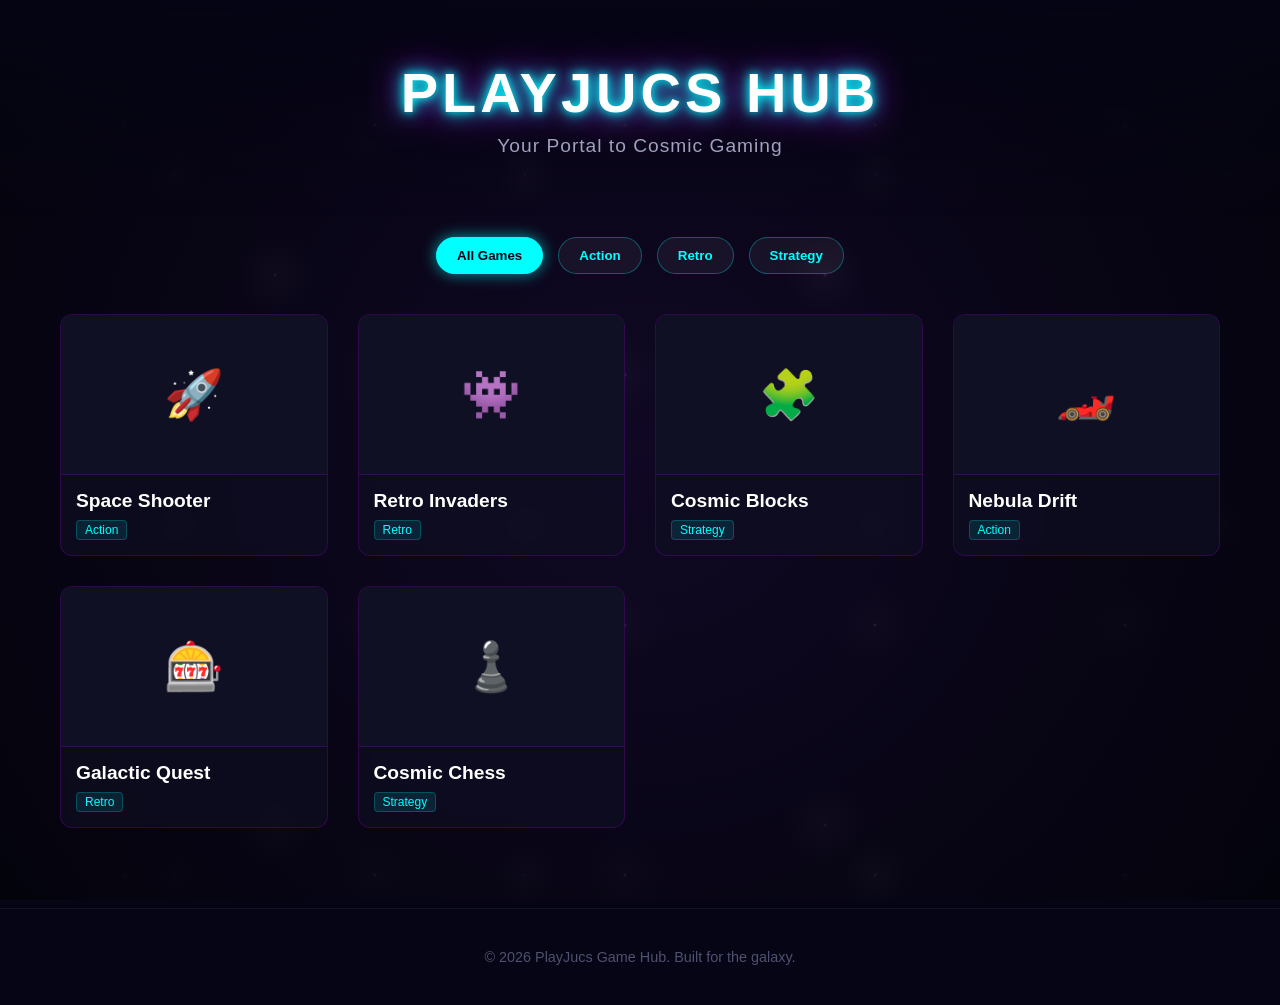
==== index.html @ 7f24fb5b "Initial commit: PlayJucs Game Hub website with interactive filtering" ====
<!DOCTYPE html>
<html lang="en">
<head>
    <meta charset="UTF-8">
    <meta name="viewport" content="width=device-width, initial-scale=1.0">
    <title>PlayJucs Game Hub</title>
    <link rel="stylesheet" href="style.css">
</head>
<body>

    <div class="space-bg"></div>

    <header>
        <h1>PlayJucs Hub</h1>
        <p>Your Portal to Cosmic Gaming</p>
    </header>

    <div class="container">
        
        <div class="filter-bar">
            <button class="filter-btn active" data-filter="all">All Games</button>
            <button class="filter-btn" data-filter="action">Action</button>
            <button class="filter-btn" data-filter="retro">Retro</button>
            <button class="filter-btn" data-filter="strategy">Strategy</button>
        </div>

        <main class="games-grid" id="gamesGrid">
            
            <a href="#" class="game-card" data-category="action">
                <div class="game-thumb">🚀</div>
                <div class="game-info">
                    <div class="game-title">Space Shooter</div>
                    <div class="game-tags">
                        <span class="tag">Action</span>
                    </div>
                </div>
            </a>

            <a href="#" class="game-card" data-category="retro">
                <div class="game-thumb">👾</div>
                <div class="game-info">
                    <div class="game-title">Retro Invaders</div>
                    <div class="game-tags">
                        <span class="tag">Retro</span>
                    </div>
                </div>
            </a>

            <a href="#" class="game-card" data-category="strategy">
                <div class="game-thumb">🧩</div>
                <div class="game-info">
                    <div class="game-title">Cosmic Blocks</div>
                    <div class="game-tags">
                        <span class="tag">Strategy</span>
                    </div>
                </div>
            </a>

            <a href="#" class="game-card" data-category="action">
                <div class="game-thumb">🏎️</div>
                <div class="game-info">
                    <div class="game-title">Nebula Drift</div>
                    <div class="game-tags">
                        <span class="tag">Action</span>
                    </div>
                </div>
            </a>

            <a href="#" class="game-card" data-category="retro">
                <div class="game-thumb">🎰</div>
                <div class="game-info">
                    <div class="game-title">Galactic Quest</div>
                    <div class="game-tags">
                        <span class="tag">Retro</span>
                    </div>
                </div>
            </a>

            <a href="#" class="game-card" data-category="strategy">
                <div class="game-thumb">♟️</div>
                <div class="game-info">
                    <div class="game-title">Cosmic Chess</div>
                    <div class="game-tags">
                        <span class="tag">Strategy</span>
                    </div>
                </div>
            </a>

        </main>
    </div>

    <footer>
        <p>&copy; 2026 PlayJucs Game Hub. Built for the galaxy.</p>
    </footer>

    <script src="script.js"></script>
</body>
</html>
---- style.css ----
/* Reset and Base Styles */
* {
    margin: 0;
    padding: 0;
    box-sizing: border-box;
    font-family: 'Segoe UI', Roboto, Helvetica, Arial, sans-serif;
}

body {
    background-color: #050515;
    color: #ffffff;
    overflow-x: hidden;
    position: relative;
    min-height: 100vh;
}

/* Galactic Background Animation */
.space-bg {
    position: fixed;
    top: 0;
    left: 0;
    width: 100%;
    height: 100%;
    z-index: -1;
    background: 
        radial-gradient(circle at 50% 50%, rgba(20, 10, 40, 0.8), #03030c),
        radial-gradient(white, rgba(255,255,255,.2) 2px, transparent 40px),
        radial-gradient(white, rgba(255,255,255,.15) 1px, transparent 30px),
        radial-gradient(white, rgba(255,255,255,.1) 2px, transparent 40px);
    background-size: 100% 100%, 550px 550px, 350px 350px, 250px 250px;
    background-repeat: repeat;
    animation: spaceFly 120s linear infinite;
}

@keyframes spaceFly {
    from { background-position: 0 0, 0 0, 0 0, 0 0; }
    to { background-position: 0 0, 550px 1100px, -350px 700px, 500px -500px; }
}

/* Header / Hero Section */
header {
    text-align: center;
    padding: 60px 20px;
    background: linear-gradient(to bottom, rgba(5, 5, 21, 0.8), transparent);
}

header h1 {
    font-size: 3.5rem;
    text-transform: uppercase;
    letter-spacing: 4px;
    color: #ffffff;
    text-shadow: 0 0 10px #00ffff, 0 0 20px #00ffff, 0 0 40px #bd00ff;
    margin-bottom: 10px;
}

header p {
    font-size: 1.2rem;
    color: #a0a0c0;
    letter-spacing: 1px;
}

/* Main Layout Container */
.container {
    max-width: 1200px;
    margin: 0 auto;
    padding: 20px;
}

/* Category Filter Bar */
.filter-bar {
    display: flex;
    justify-content: center;
    gap: 15px;
    margin-bottom: 40px;
    flex-wrap: wrap;
}

.filter-btn {
    background: rgba(255, 255, 255, 0.05);
    border: 1px solid rgba(0, 255, 255, 0.3);
    color: #00ffff;
    padding: 10px 20px;
    border-radius: 20px;
    cursor: pointer;
    font-weight: 600;
    transition: all 0.3s ease;
}

.filter-btn:hover, .filter-btn.active {
    background: #00ffff;
    color: #050515;
    box-shadow: 0 0 15px rgba(0, 255, 255, 0.6);
    border-color: #00ffff;
}

/* Games Grid */
.games-grid {
    display: grid;
    grid-template-columns: repeat(auto-fill, minmax(250px, 1fr));
    gap: 30px;
}

/* Game Card Styles */
.game-card {
    background: rgba(15, 15, 35, 0.7);
    border: 1px solid rgba(189, 0, 255, 0.2);
    border-radius: 12px;
    overflow: hidden;
    backdrop-filter: blur(5px);
    transition: all 0.3s cubic-bezier(0.25, 0.8, 0.25, 1);
    display: flex;
    flex-direction: column;
    text-decoration: none;
    color: inherit;
    opacity: 1;
}

.game-card:hover {
    transform: translateY(-8px);
    border-color: #bd00ff;
    box-shadow: 0 0 20px rgba(189, 0, 255, 0.4), inset 0 0 10px rgba(189, 0, 255, 0.2);
}

.game-card.hidden {
    display: none;
}

.game-thumb {
    width: 100%;
    height: 160px;
    background-color: #101025;
    background-size: cover;
    background-position: center;
    border-bottom: 1px solid rgba(189, 0, 255, 0.2);
    display: flex;
    align-items: center;
    justify-content: center;
    font-size: 3rem;
}

.game-info {
    padding: 15px;
    flex-grow: 1;
    display: flex;
    flex-direction: column;
    justify-content: space-between;
}

.game-title {
    font-size: 1.2rem;
    font-weight: bold;
    margin-bottom: 8px;
    color: #ffffff;
}

.game-tags {
    display: flex;
    gap: 5px;
}

.tag {
    font-size: 0.75rem;
    background: rgba(0, 255, 255, 0.1);
    color: #00ffff;
    padding: 2px 8px;
    border-radius: 4px;
    border: 1px solid rgba(0, 255, 255, 0.2);
}

/* Footer */
footer {
    text-align: center;
    padding: 40px 20px;
    color: #505070;
    font-size: 0.9rem;
    margin-top: 60px;
    border-top: 1px solid rgba(255, 255, 255, 0.05);
}

/* Responsive Design */
@media (max-width: 768px) {
    header h1 {
        font-size: 2.5rem;
        letter-spacing: 2px;
    }

    header p {
        font-size: 1rem;
    }

    .games-grid {
        grid-template-columns: repeat(auto-fill, minmax(200px, 1fr));
        gap: 20px;
    }

    .filter-bar {
        gap: 10px;
    }

    .filter-btn {
        padding: 8px 16px;
        font-size: 0.9rem;
    }
}

@media (max-width: 480px) {
    header {
        padding: 40px 15px;
    }

    header h1 {
        font-size: 2rem;
        letter-spacing: 2px;
    }

    .container {
        padding: 15px;
    }

    .games-grid {
        grid-template-columns: 1fr;
        gap: 15px;
    }

    .filter-bar {
        flex-direction: column;
        gap: 8px;
    }

    .filter-btn {
        width: 100%;
    }
}
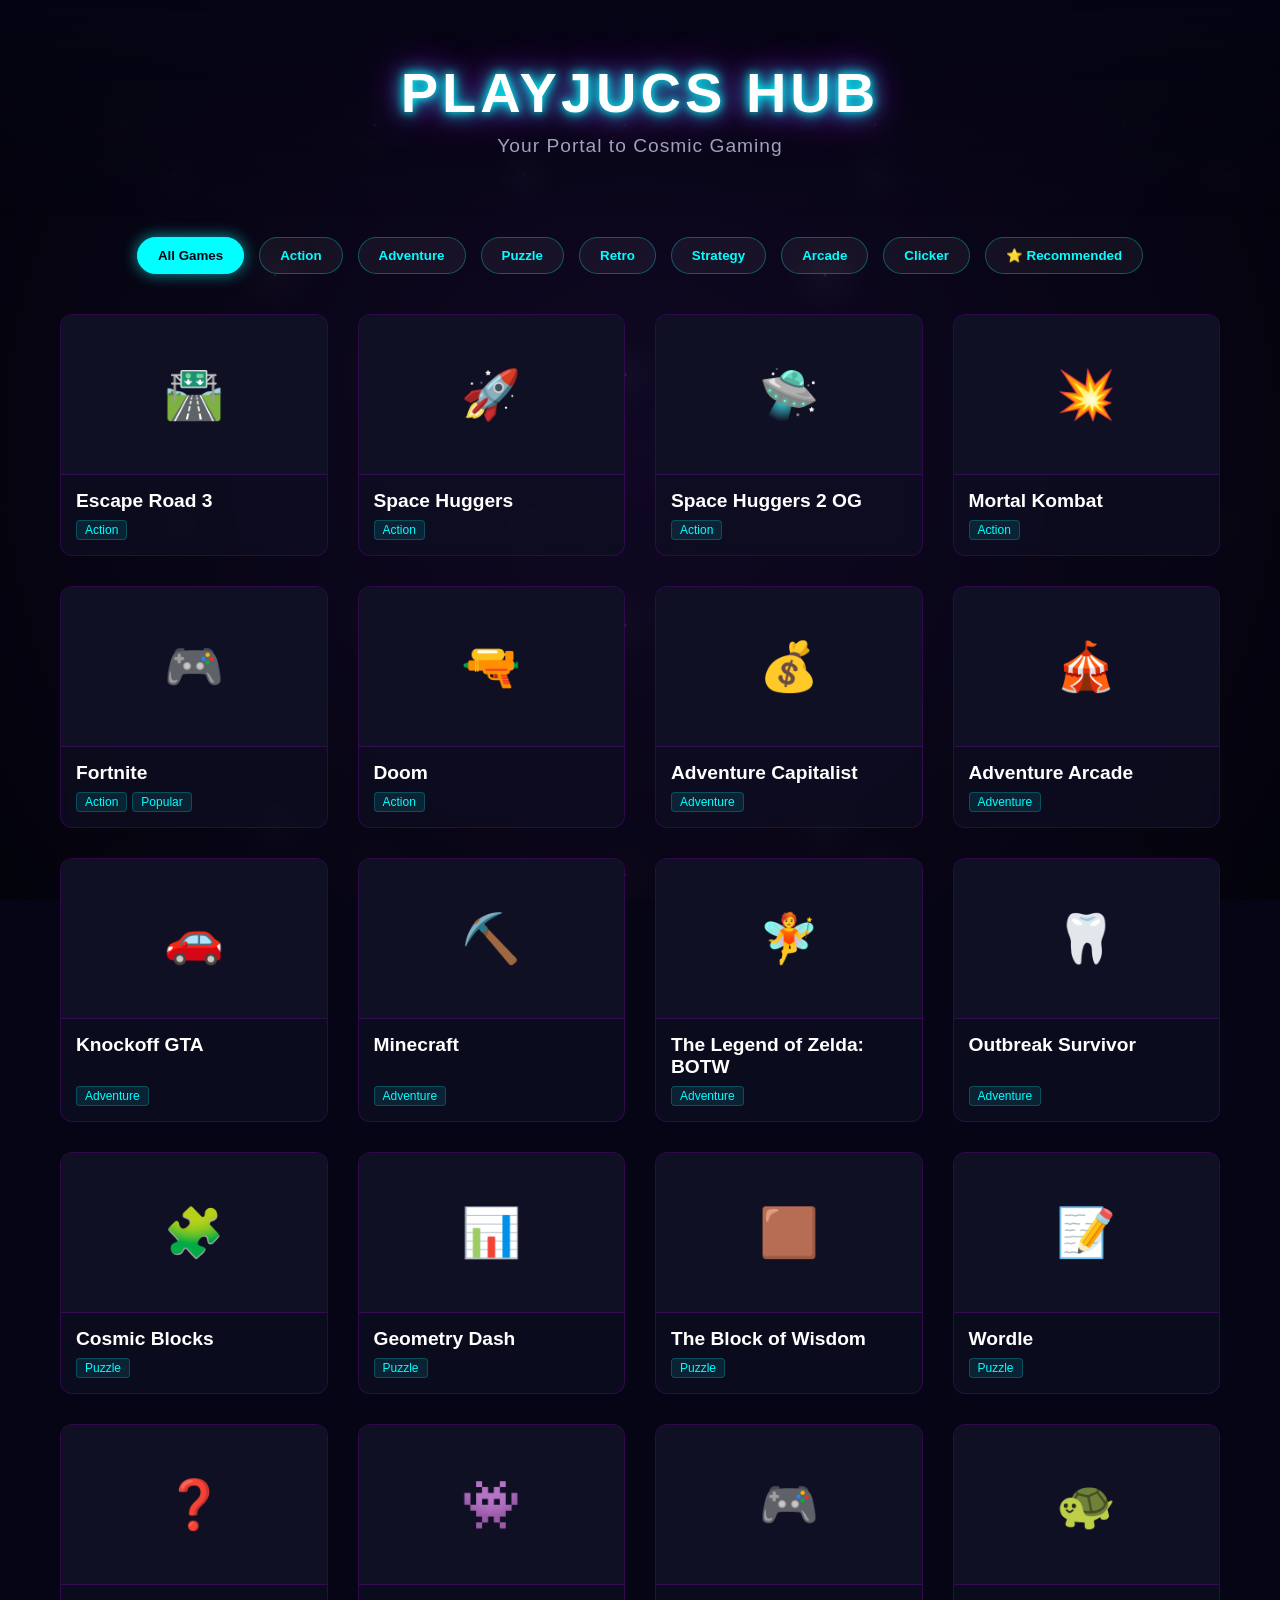
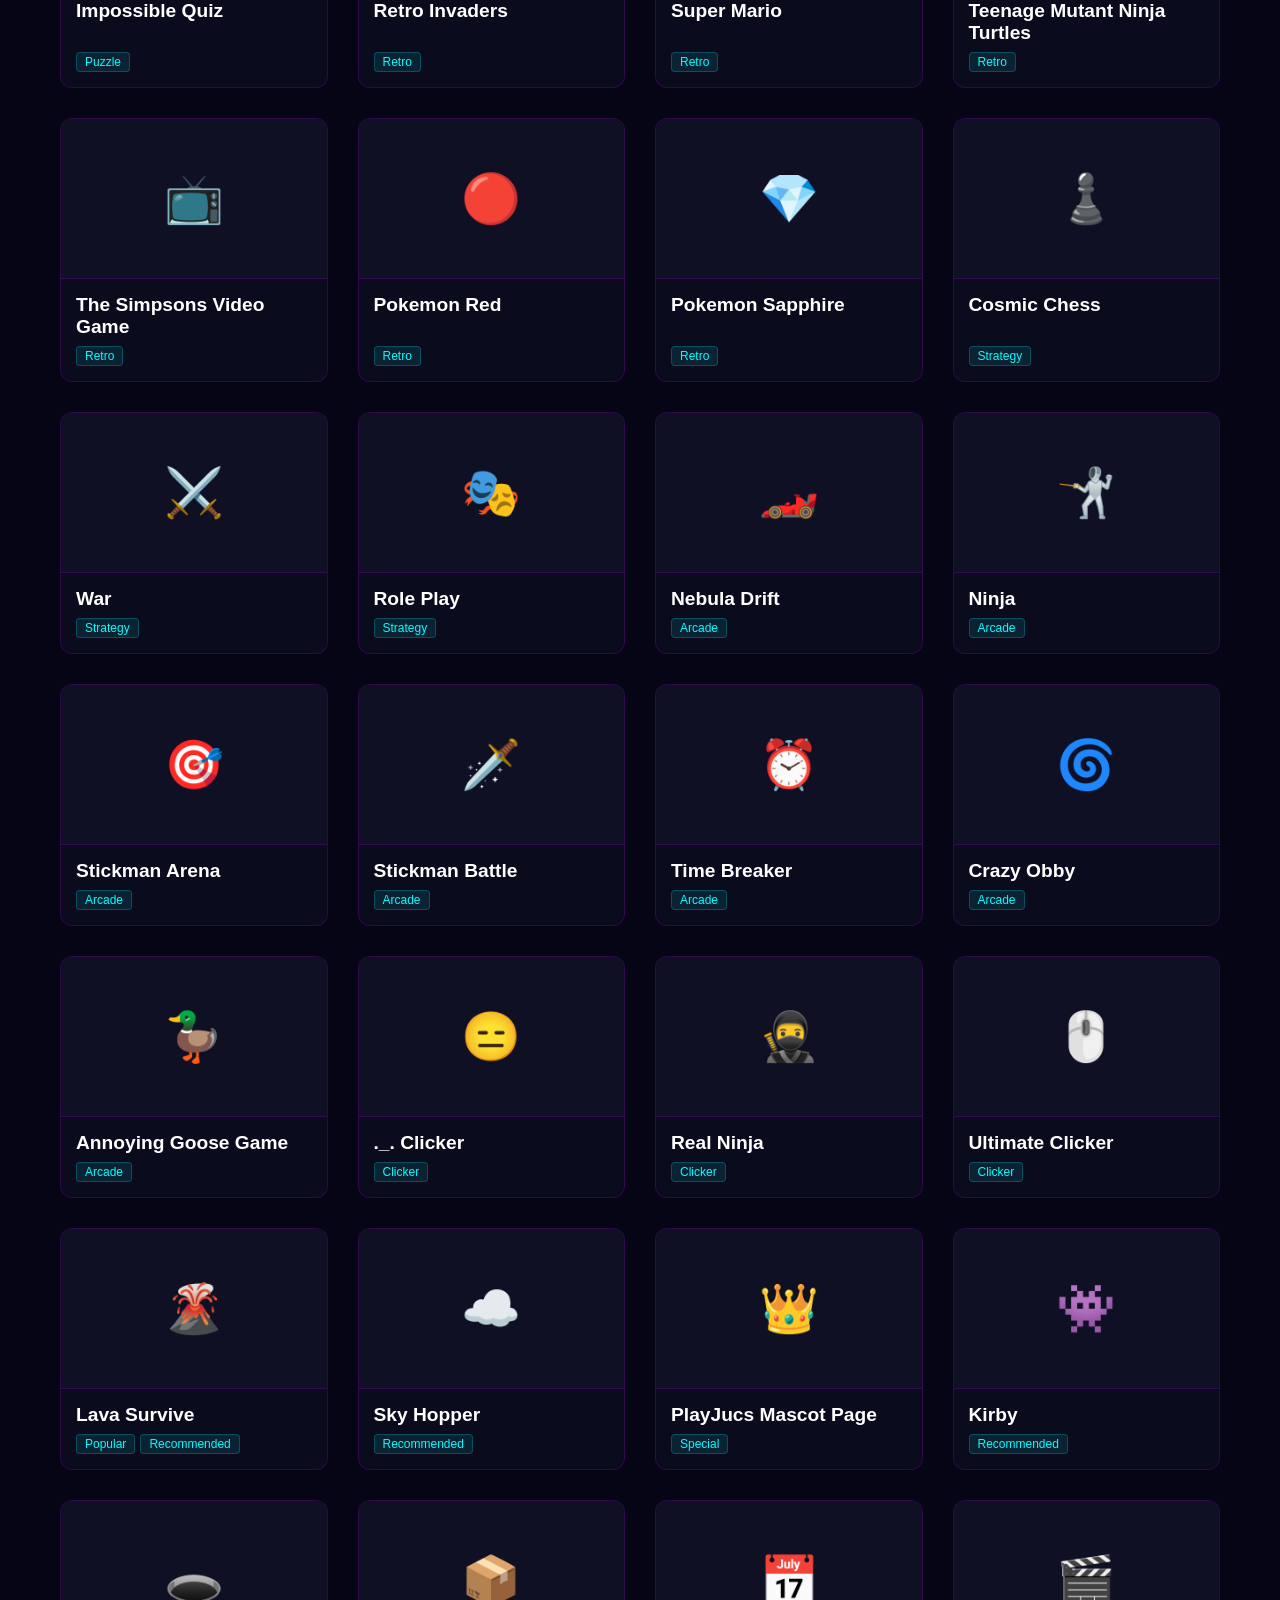
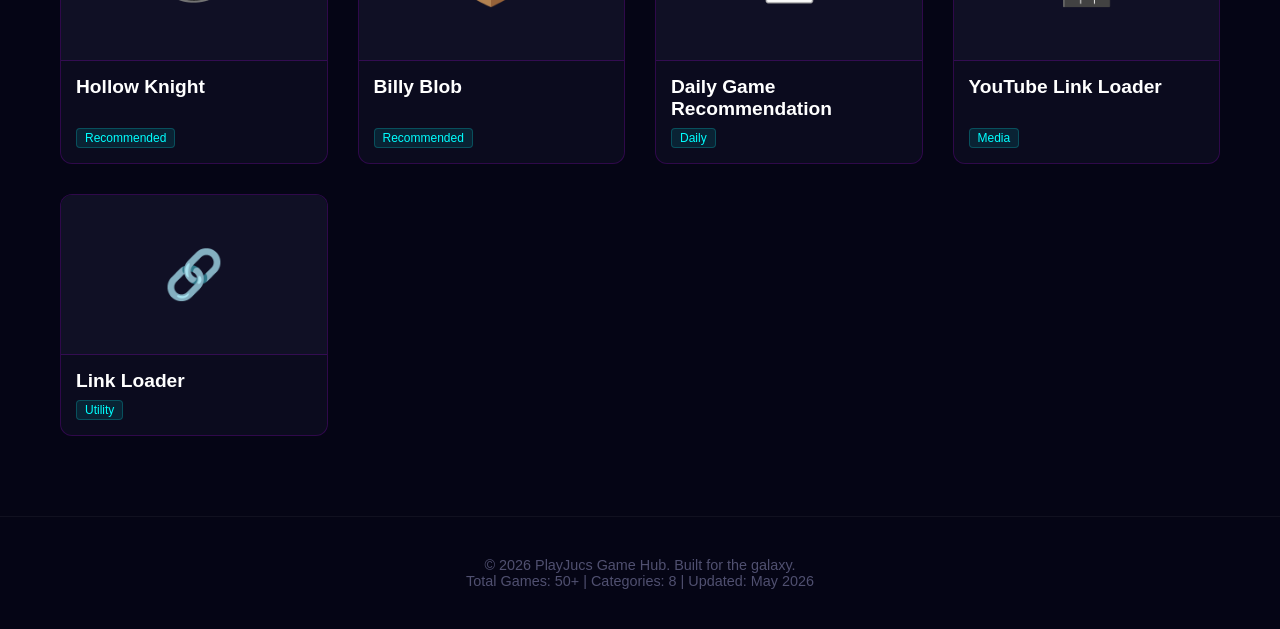
==== commit 3968e934: "Add comprehensive game list with all games and categories" ====
--- a/index.html
+++ b/index.html
@@ -20,22 +20,192 @@
         <div class="filter-bar">
             <button class="filter-btn active" data-filter="all">All Games</button>
             <button class="filter-btn" data-filter="action">Action</button>
+            <button class="filter-btn" data-filter="adventure">Adventure</button>
+            <button class="filter-btn" data-filter="puzzle">Puzzle</button>
             <button class="filter-btn" data-filter="retro">Retro</button>
             <button class="filter-btn" data-filter="strategy">Strategy</button>
+            <button class="filter-btn" data-filter="arcade">Arcade</button>
+            <button class="filter-btn" data-filter="clicker">Clicker</button>
+            <button class="filter-btn" data-filter="recommended">⭐ Recommended</button>
         </div>
 
         <main class="games-grid" id="gamesGrid">
             
+            <!-- ACTION GAMES -->
+            <a href="#" class="game-card" data-category="action">
+                <div class="game-thumb">🛣️</div>
+                <div class="game-info">
+                    <div class="game-title">Escape Road 3</div>
+                    <div class="game-tags">
+                        <span class="tag">Action</span>
+                    </div>
+                </div>
+            </a>
+
             <a href="#" class="game-card" data-category="action">
                 <div class="game-thumb">🚀</div>
                 <div class="game-info">
-                    <div class="game-title">Space Shooter</div>
+                    <div class="game-title">Space Huggers</div>
                     <div class="game-tags">
                         <span class="tag">Action</span>
                     </div>
                 </div>
             </a>
 
+            <a href="#" class="game-card" data-category="action">
+                <div class="game-thumb">🛸</div>
+                <div class="game-info">
+                    <div class="game-title">Space Huggers 2 OG</div>
+                    <div class="game-tags">
+                        <span class="tag">Action</span>
+                    </div>
+                </div>
+            </a>
+
+            <a href="#" class="game-card" data-category="action">
+                <div class="game-thumb">💥</div>
+                <div class="game-info">
+                    <div class="game-title">Mortal Kombat</div>
+                    <div class="game-tags">
+                        <span class="tag">Action</span>
+                    </div>
+                </div>
+            </a>
+
+            <a href="#" class="game-card" data-category="action">
+                <div class="game-thumb">🎮</div>
+                <div class="game-info">
+                    <div class="game-title">Fortnite</div>
+                    <div class="game-tags">
+                        <span class="tag">Action</span>
+                        <span class="tag">Popular</span>
+                    </div>
+                </div>
+            </a>
+
+            <a href="#" class="game-card" data-category="action">
+                <div class="game-thumb">🔫</div>
+                <div class="game-info">
+                    <div class="game-title">Doom</div>
+                    <div class="game-tags">
+                        <span class="tag">Action</span>
+                    </div>
+                </div>
+            </a>
+
+            <!-- ADVENTURE GAMES -->
+            <a href="#" class="game-card" data-category="adventure">
+                <div class="game-thumb">💰</div>
+                <div class="game-info">
+                    <div class="game-title">Adventure Capitalist</div>
+                    <div class="game-tags">
+                        <span class="tag">Adventure</span>
+                    </div>
+                </div>
+            </a>
+
+            <a href="#" class="game-card" data-category="adventure">
+                <div class="game-thumb">🎪</div>
+                <div class="game-info">
+                    <div class="game-title">Adventure Arcade</div>
+                    <div class="game-tags">
+                        <span class="tag">Adventure</span>
+                    </div>
+                </div>
+            </a>
+
+            <a href="#" class="game-card" data-category="adventure">
+                <div class="game-thumb">🚗</div>
+                <div class="game-info">
+                    <div class="game-title">Knockoff GTA</div>
+                    <div class="game-tags">
+                        <span class="tag">Adventure</span>
+                    </div>
+                </div>
+            </a>
+
+            <a href="#" class="game-card" data-category="adventure">
+                <div class="game-thumb">⛏️</div>
+                <div class="game-info">
+                    <div class="game-title">Minecraft</div>
+                    <div class="game-tags">
+                        <span class="tag">Adventure</span>
+                    </div>
+                </div>
+            </a>
+
+            <a href="#" class="game-card" data-category="adventure">
+                <div class="game-thumb">🧚</div>
+                <div class="game-info">
+                    <div class="game-title">The Legend of Zelda: BOTW</div>
+                    <div class="game-tags">
+                        <span class="tag">Adventure</span>
+                    </div>
+                </div>
+            </a>
+
+            <a href="#" class="game-card" data-category="adventure">
+                <div class="game-thumb">🦷</div>
+                <div class="game-info">
+                    <div class="game-title">Outbreak Survivor</div>
+                    <div class="game-tags">
+                        <span class="tag">Adventure</span>
+                    </div>
+                </div>
+            </a>
+
+            <!-- PUZZLE GAMES -->
+            <a href="#" class="game-card" data-category="puzzle">
+                <div class="game-thumb">🧩</div>
+                <div class="game-info">
+                    <div class="game-title">Cosmic Blocks</div>
+                    <div class="game-tags">
+                        <span class="tag">Puzzle</span>
+                    </div>
+                </div>
+            </a>
+
+            <a href="#" class="game-card" data-category="puzzle">
+                <div class="game-thumb">📊</div>
+                <div class="game-info">
+                    <div class="game-title">Geometry Dash</div>
+                    <div class="game-tags">
+                        <span class="tag">Puzzle</span>
+                    </div>
+                </div>
+            </a>
+
+            <a href="#" class="game-card" data-category="puzzle">
+                <div class="game-thumb">🟫</div>
+                <div class="game-info">
+                    <div class="game-title">The Block of Wisdom</div>
+                    <div class="game-tags">
+                        <span class="tag">Puzzle</span>
+                    </div>
+                </div>
+            </a>
+
+            <a href="#" class="game-card" data-category="puzzle">
+                <div class="game-thumb">📝</div>
+                <div class="game-info">
+                    <div class="game-title">Wordle</div>
+                    <div class="game-tags">
+                        <span class="tag">Puzzle</span>
+                    </div>
+                </div>
+            </a>
+
+            <a href="#" class="game-card" data-category="puzzle">
+                <div class="game-thumb">❓</div>
+                <div class="game-info">
+                    <div class="game-title">Impossible Quiz</div>
+                    <div class="game-tags">
+                        <span class="tag">Puzzle</span>
+                    </div>
+                </div>
+            </a>
+
+            <!-- RETRO GAMES -->
             <a href="#" class="game-card" data-category="retro">
                 <div class="game-thumb">👾</div>
                 <div class="game-info">
@@ -46,36 +216,57 @@
                 </div>
             </a>
 
-            <a href="#" class="game-card" data-category="strategy">
-                <div class="game-thumb">🧩</div>
-                <div class="game-info">
-                    <div class="game-title">Cosmic Blocks</div>
-                    <div class="game-tags">
-                        <span class="tag">Strategy</span>
-                    </div>
-                </div>
-            </a>
-
-            <a href="#" class="game-card" data-category="action">
-                <div class="game-thumb">🏎️</div>
-                <div class="game-info">
-                    <div class="game-title">Nebula Drift</div>
-                    <div class="game-tags">
-                        <span class="tag">Action</span>
-                    </div>
-                </div>
-            </a>
-
             <a href="#" class="game-card" data-category="retro">
-                <div class="game-thumb">🎰</div>
-                <div class="game-info">
-                    <div class="game-title">Galactic Quest</div>
+                <div class="game-thumb">🎮</div>
+                <div class="game-info">
+                    <div class="game-title">Super Mario</div>
                     <div class="game-tags">
                         <span class="tag">Retro</span>
                     </div>
                 </div>
             </a>
 
+            <a href="#" class="game-card" data-category="retro">
+                <div class="game-thumb">🐢</div>
+                <div class="game-info">
+                    <div class="game-title">Teenage Mutant Ninja Turtles</div>
+                    <div class="game-tags">
+                        <span class="tag">Retro</span>
+                    </div>
+                </div>
+            </a>
+
+            <a href="#" class="game-card" data-category="retro">
+                <div class="game-thumb">📺</div>
+                <div class="game-info">
+                    <div class="game-title">The Simpsons Video Game</div>
+                    <div class="game-tags">
+                        <span class="tag">Retro</span>
+                    </div>
+                </div>
+            </a>
+
+            <a href="#" class="game-card" data-category="retro">
+                <div class="game-thumb">🔴</div>
+                <div class="game-info">
+                    <div class="game-title">Pokemon Red</div>
+                    <div class="game-tags">
+                        <span class="tag">Retro</span>
+                    </div>
+                </div>
+            </a>
+
+            <a href="#" class="game-card" data-category="retro">
+                <div class="game-thumb">💎</div>
+                <div class="game-info">
+                    <div class="game-title">Pokemon Sapphire</div>
+                    <div class="game-tags">
+                        <span class="tag">Retro</span>
+                    </div>
+                </div>
+            </a>
+
+            <!-- STRATEGY GAMES -->
             <a href="#" class="game-card" data-category="strategy">
                 <div class="game-thumb">♟️</div>
                 <div class="game-info">
@@ -86,11 +277,227 @@
                 </div>
             </a>
 
+            <a href="#" class="game-card" data-category="strategy">
+                <div class="game-thumb">⚔️</div>
+                <div class="game-info">
+                    <div class="game-title">War</div>
+                    <div class="game-tags">
+                        <span class="tag">Strategy</span>
+                    </div>
+                </div>
+            </a>
+
+            <a href="#" class="game-card" data-category="strategy">
+                <div class="game-thumb">🎭</div>
+                <div class="game-info">
+                    <div class="game-title">Role Play</div>
+                    <div class="game-tags">
+                        <span class="tag">Strategy</span>
+                    </div>
+                </div>
+            </a>
+
+            <!-- ARCADE GAMES -->
+            <a href="#" class="game-card" data-category="arcade">
+                <div class="game-thumb">🏎️</div>
+                <div class="game-info">
+                    <div class="game-title">Nebula Drift</div>
+                    <div class="game-tags">
+                        <span class="tag">Arcade</span>
+                    </div>
+                </div>
+            </a>
+
+            <a href="#" class="game-card" data-category="arcade">
+                <div class="game-thumb">🤺</div>
+                <div class="game-info">
+                    <div class="game-title">Ninja</div>
+                    <div class="game-tags">
+                        <span class="tag">Arcade</span>
+                    </div>
+                </div>
+            </a>
+
+            <a href="#" class="game-card" data-category="arcade">
+                <div class="game-thumb">🎯</div>
+                <div class="game-info">
+                    <div class="game-title">Stickman Arena</div>
+                    <div class="game-tags">
+                        <span class="tag">Arcade</span>
+                    </div>
+                </div>
+            </a>
+
+            <a href="#" class="game-card" data-category="arcade">
+                <div class="game-thumb">🗡️</div>
+                <div class="game-info">
+                    <div class="game-title">Stickman Battle</div>
+                    <div class="game-tags">
+                        <span class="tag">Arcade</span>
+                    </div>
+                </div>
+            </a>
+
+            <a href="#" class="game-card" data-category="arcade">
+                <div class="game-thumb">⏰</div>
+                <div class="game-info">
+                    <div class="game-title">Time Breaker</div>
+                    <div class="game-tags">
+                        <span class="tag">Arcade</span>
+                    </div>
+                </div>
+            </a>
+
+            <a href="#" class="game-card" data-category="arcade">
+                <div class="game-thumb">🌀</div>
+                <div class="game-info">
+                    <div class="game-title">Crazy Obby</div>
+                    <div class="game-tags">
+                        <span class="tag">Arcade</span>
+                    </div>
+                </div>
+            </a>
+
+            <a href="#" class="game-card" data-category="arcade">
+                <div class="game-thumb">🦆</div>
+                <div class="game-info">
+                    <div class="game-title">Annoying Goose Game</div>
+                    <div class="game-tags">
+                        <span class="tag">Arcade</span>
+                    </div>
+                </div>
+            </a>
+
+            <!-- CLICKER GAMES -->
+            <a href="#" class="game-card" data-category="clicker">
+                <div class="game-thumb">😑</div>
+                <div class="game-info">
+                    <div class="game-title">._. Clicker</div>
+                    <div class="game-tags">
+                        <span class="tag">Clicker</span>
+                    </div>
+                </div>
+            </a>
+
+            <a href="#" class="game-card" data-category="clicker">
+                <div class="game-thumb">🥷</div>
+                <div class="game-info">
+                    <div class="game-title">Real Ninja</div>
+                    <div class="game-tags">
+                        <span class="tag">Clicker</span>
+                    </div>
+                </div>
+            </a>
+
+            <a href="#" class="game-card" data-category="clicker">
+                <div class="game-thumb">🖱️</div>
+                <div class="game-info">
+                    <div class="game-title">Ultimate Clicker</div>
+                    <div class="game-tags">
+                        <span class="tag">Clicker</span>
+                    </div>
+                </div>
+            </a>
+
+            <!-- RECOMMENDED GAMES -->
+            <a href="#" class="game-card" data-category="recommended">
+                <div class="game-thumb">🌋</div>
+                <div class="game-info">
+                    <div class="game-title">Lava Survive</div>
+                    <div class="game-tags">
+                        <span class="tag">Popular</span>
+                        <span class="tag">Recommended</span>
+                    </div>
+                </div>
+            </a>
+
+            <a href="#" class="game-card" data-category="recommended">
+                <div class="game-thumb">☁️</div>
+                <div class="game-info">
+                    <div class="game-title">Sky Hopper</div>
+                    <div class="game-tags">
+                        <span class="tag">Recommended</span>
+                    </div>
+                </div>
+            </a>
+
+            <a href="#" class="game-card" data-category="recommended">
+                <div class="game-thumb">👑</div>
+                <div class="game-info">
+                    <div class="game-title">PlayJucs Mascot Page</div>
+                    <div class="game-tags">
+                        <span class="tag">Special</span>
+                    </div>
+                </div>
+            </a>
+
+            <a href="#" class="game-card" data-category="recommended">
+                <div class="game-thumb">👾</div>
+                <div class="game-info">
+                    <div class="game-title">Kirby</div>
+                    <div class="game-tags">
+                        <span class="tag">Recommended</span>
+                    </div>
+                </div>
+            </a>
+
+            <a href="#" class="game-card" data-category="recommended">
+                <div class="game-thumb">🕳️</div>
+                <div class="game-info">
+                    <div class="game-title">Hollow Knight</div>
+                    <div class="game-tags">
+                        <span class="tag">Recommended</span>
+                    </div>
+                </div>
+            </a>
+
+            <a href="#" class="game-card" data-category="recommended">
+                <div class="game-thumb">📦</div>
+                <div class="game-info">
+                    <div class="game-title">Billy Blob</div>
+                    <div class="game-tags">
+                        <span class="tag">Recommended</span>
+                    </div>
+                </div>
+            </a>
+
+            <!-- SPECIAL SECTIONS -->
+            <a href="#" class="game-card" data-category="arcade">
+                <div class="game-thumb">📅</div>
+                <div class="game-info">
+                    <div class="game-title">Daily Game Recommendation</div>
+                    <div class="game-tags">
+                        <span class="tag">Daily</span>
+                    </div>
+                </div>
+            </a>
+
+            <a href="#" class="game-card" data-category="arcade">
+                <div class="game-thumb">🎬</div>
+                <div class="game-info">
+                    <div class="game-title">YouTube Link Loader</div>
+                    <div class="game-tags">
+                        <span class="tag">Media</span>
+                    </div>
+                </div>
+            </a>
+
+            <a href="#" class="game-card" data-category="arcade">
+                <div class="game-thumb">🔗</div>
+                <div class="game-info">
+                    <div class="game-title">Link Loader</div>
+                    <div class="game-tags">
+                        <span class="tag">Utility</span>
+                    </div>
+                </div>
+            </a>
+
         </main>
     </div>
 
     <footer>
         <p>&copy; 2026 PlayJucs Game Hub. Built for the galaxy.</p>
+        <p>Total Games: 50+ | Categories: 8 | Updated: May 2026</p>
     </footer>
 
     <script src="script.js"></script>
